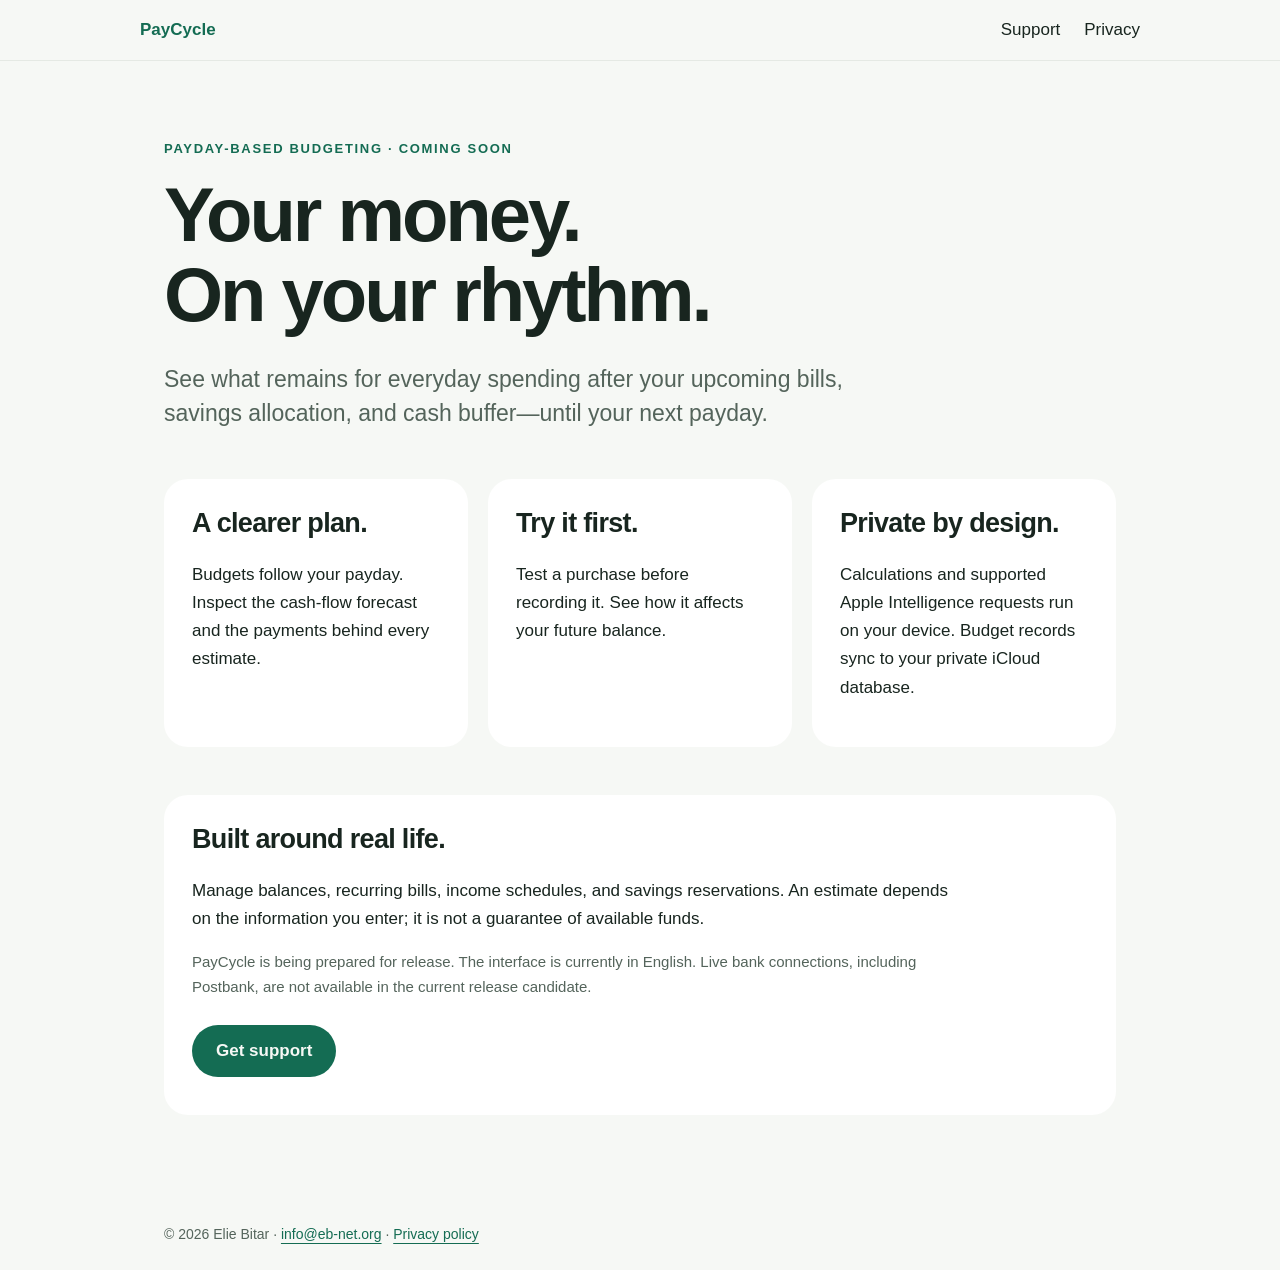
==== index.html @ 532122d8 "Publish PayCycle support and privacy website" ====
<!doctype html><html lang="en"><meta charset="utf-8"><meta name="viewport" content="width=device-width,initial-scale=1"><meta name="description" content="PayCycle helps you plan spending between paydays with on-device calculations and private iCloud storage."><title>PayCycle — Your money, on your rhythm</title><link rel="stylesheet" href="site.css"><nav><a class="brand" href="index.html">PayCycle</a><div><a href="support.html">Support</a><a href="privacy.html">Privacy</a></div></nav><main><p class="eyebrow">Payday-based budgeting · Coming soon</p><h1>Your money.<br>On your rhythm.</h1><p class="lead">See what remains for everyday spending after your upcoming bills, savings allocation, and cash buffer—until your next payday.</p><div class="grid"><article class="card"><h2>A clearer plan.</h2><p>Budgets follow your payday. Inspect the cash-flow forecast and the payments behind every estimate.</p></article><article class="card"><h2>Try it first.</h2><p>Test a purchase before recording it. See how it affects your future balance.</p></article><article class="card"><h2>Private by design.</h2><p>Calculations and supported Apple Intelligence requests run on your device. Budget records sync to your private iCloud database.</p></article></div><section><h2>Built around real life.</h2><p>Manage balances, recurring bills, income schedules, and savings reservations. An estimate depends on the information you enter; it is not a guarantee of available funds.</p><p class="note">PayCycle is being prepared for release. The interface is currently in English. Live bank connections, including Postbank, are not available in the current release candidate.</p><a class="button" href="support.html">Get support</a></section></main><footer>© 2026 Elie Bitar · <a href="mailto:info@eb-net.org">info@eb-net.org</a> · <a href="privacy.html">Privacy policy</a></footer></html>
---- site.css ----
:root{color-scheme:light dark;--bg:#f6f8f5;--card:#fff;--ink:#18251f;--muted:#54645b;--accent:#146c53}*{box-sizing:border-box}body{margin:0;background:var(--bg);color:var(--ink);font:17px/1.65 -apple-system,BlinkMacSystemFont,"Segoe UI",sans-serif}nav{position:sticky;top:0;display:flex;justify-content:space-between;gap:20px;padding:16px max(20px,calc((100vw - 1000px)/2));backdrop-filter:blur(20px);background:color-mix(in srgb,var(--bg) 85%,transparent);border-bottom:1px solid #80908625}nav a{text-decoration:none;color:var(--ink)}nav div{display:flex;gap:24px}.brand{font-weight:750;color:var(--accent)}main{max-width:1000px;margin:auto;padding:64px 24px}h1{font-size:clamp(40px,7vw,76px);line-height:1.04;letter-spacing:-.04em;max-width:850px;margin:16px 0 28px}h2{font-size:27px;line-height:1.2;letter-spacing:-.025em;margin-top:0}p{max-width:760px}.lead{font-size:23px;line-height:1.5;color:var(--muted)}.eyebrow{font-size:13px;font-weight:700;letter-spacing:.13em;text-transform:uppercase;color:var(--accent)}.grid{display:grid;grid-template-columns:repeat(auto-fit,minmax(250px,1fr));gap:20px;margin:48px 0}section,.card{background:var(--card);border-radius:24px;padding:28px;margin:20px 0}.grid .card{margin:0}a{color:var(--accent);text-underline-offset:4px}.button{display:inline-block;background:var(--accent);color:var(--bg);padding:12px 24px;border-radius:999px;text-decoration:none;font-weight:650;margin:10px 0}details{padding:20px 0;border-bottom:1px solid #80908630}summary{cursor:pointer;font-weight:650;min-height:44px}footer{max-width:1000px;margin:auto;padding:24px;color:var(--muted);font-size:14px}.note{color:var(--muted);font-size:15px}li{margin:8px 0}@media(prefers-color-scheme:dark){:root{--bg:#0e1712;--card:#1b2720;--ink:#ecf5ee;--muted:#b6c8bc;--accent:#85ddaf}}@media(max-width:560px){nav{flex-direction:column;gap:4px}main{padding-top:40px}section{padding:22px}}
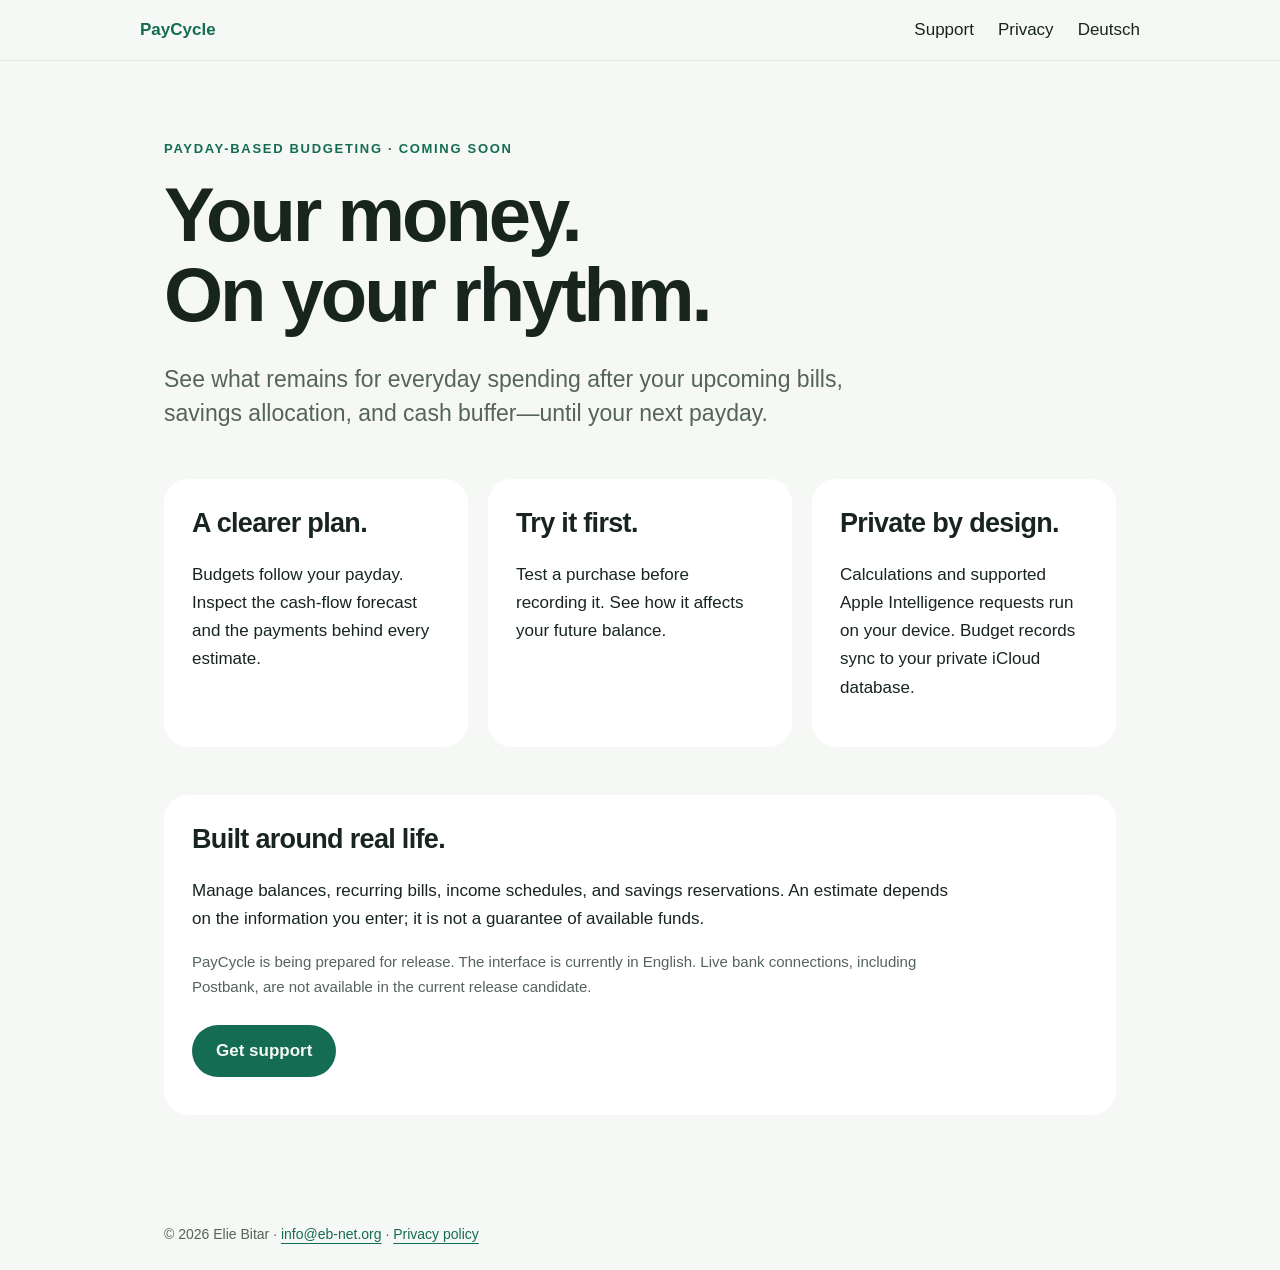
==== commit 9efd3d26: "Add German privacy and support pages" ====
--- a/index.html
+++ b/index.html
@@ -1 +1 @@
-<!doctype html><html lang="en"><meta charset="utf-8"><meta name="viewport" content="width=device-width,initial-scale=1"><meta name="description" content="PayCycle helps you plan spending between paydays with on-device calculations and private iCloud storage."><title>PayCycle — Your money, on your rhythm</title><link rel="stylesheet" href="site.css"><nav><a class="brand" href="index.html">PayCycle</a><div><a href="support.html">Support</a><a href="privacy.html">Privacy</a></div></nav><main><p class="eyebrow">Payday-based budgeting · Coming soon</p><h1>Your money.<br>On your rhythm.</h1><p class="lead">See what remains for everyday spending after your upcoming bills, savings allocation, and cash buffer—until your next payday.</p><div class="grid"><article class="card"><h2>A clearer plan.</h2><p>Budgets follow your payday. Inspect the cash-flow forecast and the payments behind every estimate.</p></article><article class="card"><h2>Try it first.</h2><p>Test a purchase before recording it. See how it affects your future balance.</p></article><article class="card"><h2>Private by design.</h2><p>Calculations and supported Apple Intelligence requests run on your device. Budget records sync to your private iCloud database.</p></article></div><section><h2>Built around real life.</h2><p>Manage balances, recurring bills, income schedules, and savings reservations. An estimate depends on the information you enter; it is not a guarantee of available funds.</p><p class="note">PayCycle is being prepared for release. The interface is currently in English. Live bank connections, including Postbank, are not available in the current release candidate.</p><a class="button" href="support.html">Get support</a></section></main><footer>© 2026 Elie Bitar · <a href="mailto:info@eb-net.org">info@eb-net.org</a> · <a href="privacy.html">Privacy policy</a></footer></html>
+<!doctype html><html lang="en"><meta charset="utf-8"><meta name="viewport" content="width=device-width,initial-scale=1"><meta name="description" content="PayCycle helps you plan spending between paydays with on-device calculations and private iCloud storage."><title>PayCycle — Your money, on your rhythm</title><link rel="stylesheet" href="site.css"><nav><a class="brand" href="index.html">PayCycle</a><div><a href="support.html">Support</a><a href="privacy.html">Privacy</a><a href="index-de.html" lang="de">Deutsch</a></div></nav><main><p class="eyebrow">Payday-based budgeting · Coming soon</p><h1>Your money.<br>On your rhythm.</h1><p class="lead">See what remains for everyday spending after your upcoming bills, savings allocation, and cash buffer—until your next payday.</p><div class="grid"><article class="card"><h2>A clearer plan.</h2><p>Budgets follow your payday. Inspect the cash-flow forecast and the payments behind every estimate.</p></article><article class="card"><h2>Try it first.</h2><p>Test a purchase before recording it. See how it affects your future balance.</p></article><article class="card"><h2>Private by design.</h2><p>Calculations and supported Apple Intelligence requests run on your device. Budget records sync to your private iCloud database.</p></article></div><section><h2>Built around real life.</h2><p>Manage balances, recurring bills, income schedules, and savings reservations. An estimate depends on the information you enter; it is not a guarantee of available funds.</p><p class="note">PayCycle is being prepared for release. The interface is currently in English. Live bank connections, including Postbank, are not available in the current release candidate.</p><a class="button" href="support.html">Get support</a></section></main><footer>© 2026 Elie Bitar · <a href="mailto:info@eb-net.org">info@eb-net.org</a> · <a href="privacy.html">Privacy policy</a></footer></html>
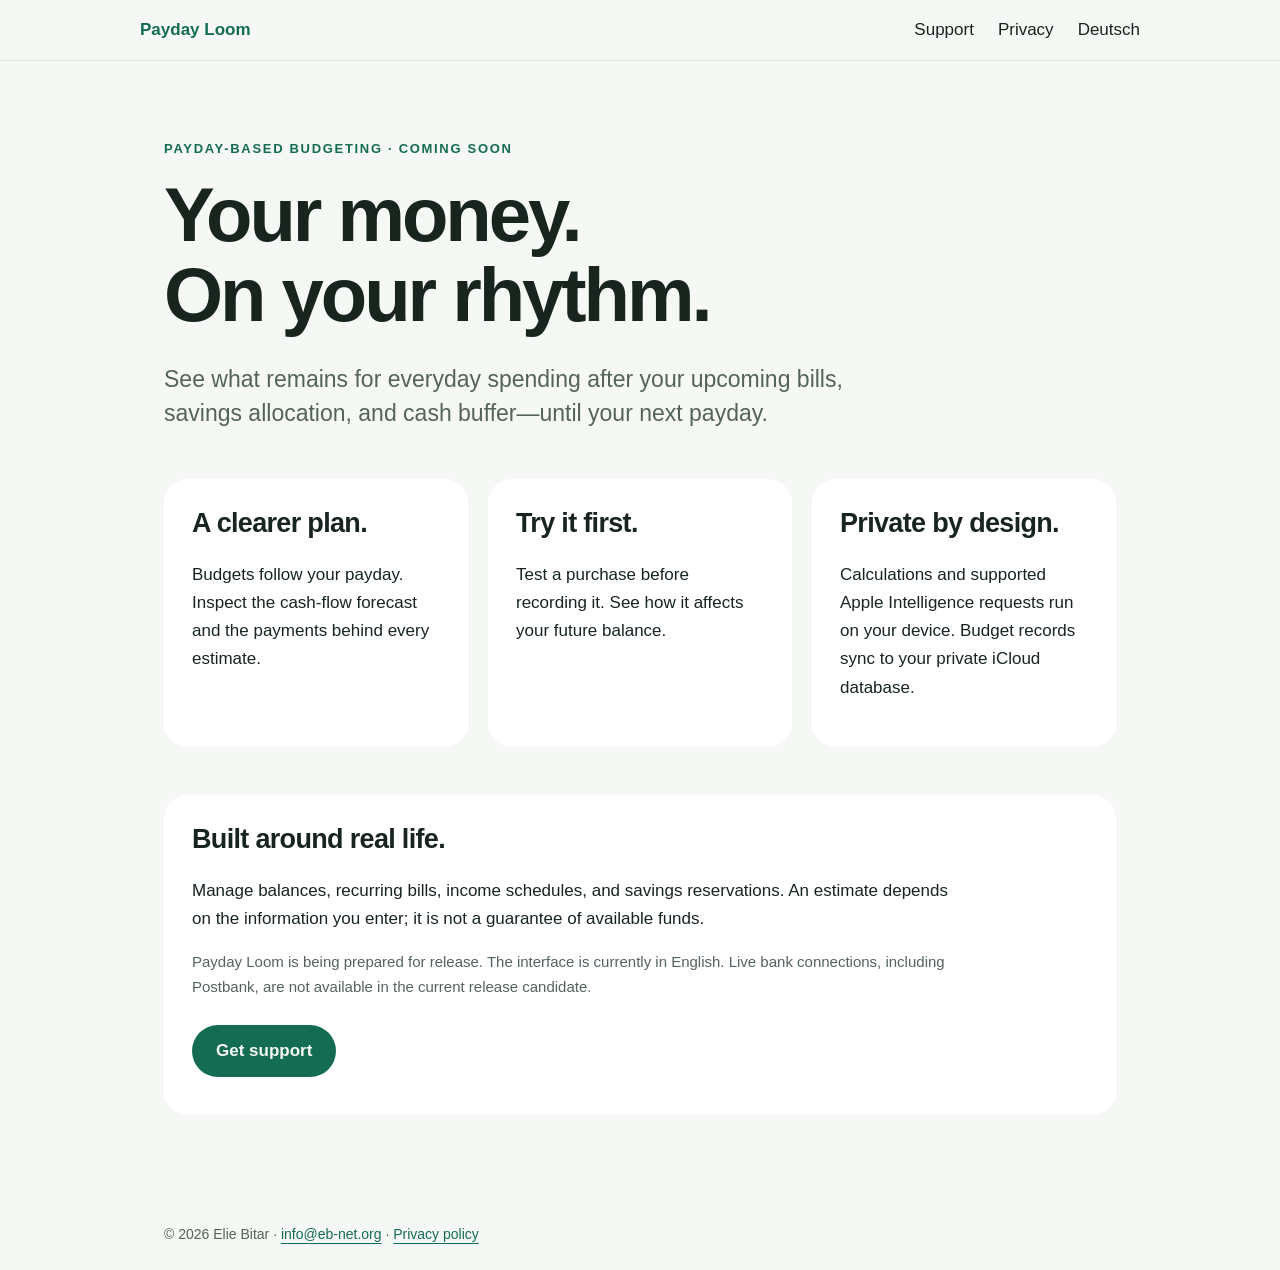
==== commit a02c0df3: "Rename product website to Payday Loom" ====
--- a/index.html
+++ b/index.html
@@ -1 +1 @@
-<!doctype html><html lang="en"><meta charset="utf-8"><meta name="viewport" content="width=device-width,initial-scale=1"><meta name="description" content="PayCycle helps you plan spending between paydays with on-device calculations and private iCloud storage."><title>PayCycle — Your money, on your rhythm</title><link rel="stylesheet" href="site.css"><nav><a class="brand" href="index.html">PayCycle</a><div><a href="support.html">Support</a><a href="privacy.html">Privacy</a><a href="index-de.html" lang="de">Deutsch</a></div></nav><main><p class="eyebrow">Payday-based budgeting · Coming soon</p><h1>Your money.<br>On your rhythm.</h1><p class="lead">See what remains for everyday spending after your upcoming bills, savings allocation, and cash buffer—until your next payday.</p><div class="grid"><article class="card"><h2>A clearer plan.</h2><p>Budgets follow your payday. Inspect the cash-flow forecast and the payments behind every estimate.</p></article><article class="card"><h2>Try it first.</h2><p>Test a purchase before recording it. See how it affects your future balance.</p></article><article class="card"><h2>Private by design.</h2><p>Calculations and supported Apple Intelligence requests run on your device. Budget records sync to your private iCloud database.</p></article></div><section><h2>Built around real life.</h2><p>Manage balances, recurring bills, income schedules, and savings reservations. An estimate depends on the information you enter; it is not a guarantee of available funds.</p><p class="note">PayCycle is being prepared for release. The interface is currently in English. Live bank connections, including Postbank, are not available in the current release candidate.</p><a class="button" href="support.html">Get support</a></section></main><footer>© 2026 Elie Bitar · <a href="mailto:info@eb-net.org">info@eb-net.org</a> · <a href="privacy.html">Privacy policy</a></footer></html>
+<!doctype html><html lang="en"><meta charset="utf-8"><meta name="viewport" content="width=device-width,initial-scale=1"><meta name="description" content="Payday Loom helps you plan spending between paydays with on-device calculations and private iCloud storage."><title>Payday Loom — Your money, on your rhythm</title><link rel="stylesheet" href="site.css"><nav><a class="brand" href="index.html">Payday Loom</a><div><a href="support.html">Support</a><a href="privacy.html">Privacy</a><a href="index-de.html" lang="de">Deutsch</a></div></nav><main><p class="eyebrow">Payday-based budgeting · Coming soon</p><h1>Your money.<br>On your rhythm.</h1><p class="lead">See what remains for everyday spending after your upcoming bills, savings allocation, and cash buffer—until your next payday.</p><div class="grid"><article class="card"><h2>A clearer plan.</h2><p>Budgets follow your payday. Inspect the cash-flow forecast and the payments behind every estimate.</p></article><article class="card"><h2>Try it first.</h2><p>Test a purchase before recording it. See how it affects your future balance.</p></article><article class="card"><h2>Private by design.</h2><p>Calculations and supported Apple Intelligence requests run on your device. Budget records sync to your private iCloud database.</p></article></div><section><h2>Built around real life.</h2><p>Manage balances, recurring bills, income schedules, and savings reservations. An estimate depends on the information you enter; it is not a guarantee of available funds.</p><p class="note">Payday Loom is being prepared for release. The interface is currently in English. Live bank connections, including Postbank, are not available in the current release candidate.</p><a class="button" href="support.html">Get support</a></section></main><footer>© 2026 Elie Bitar · <a href="mailto:info@eb-net.org">info@eb-net.org</a> · <a href="privacy.html">Privacy policy</a></footer></html>
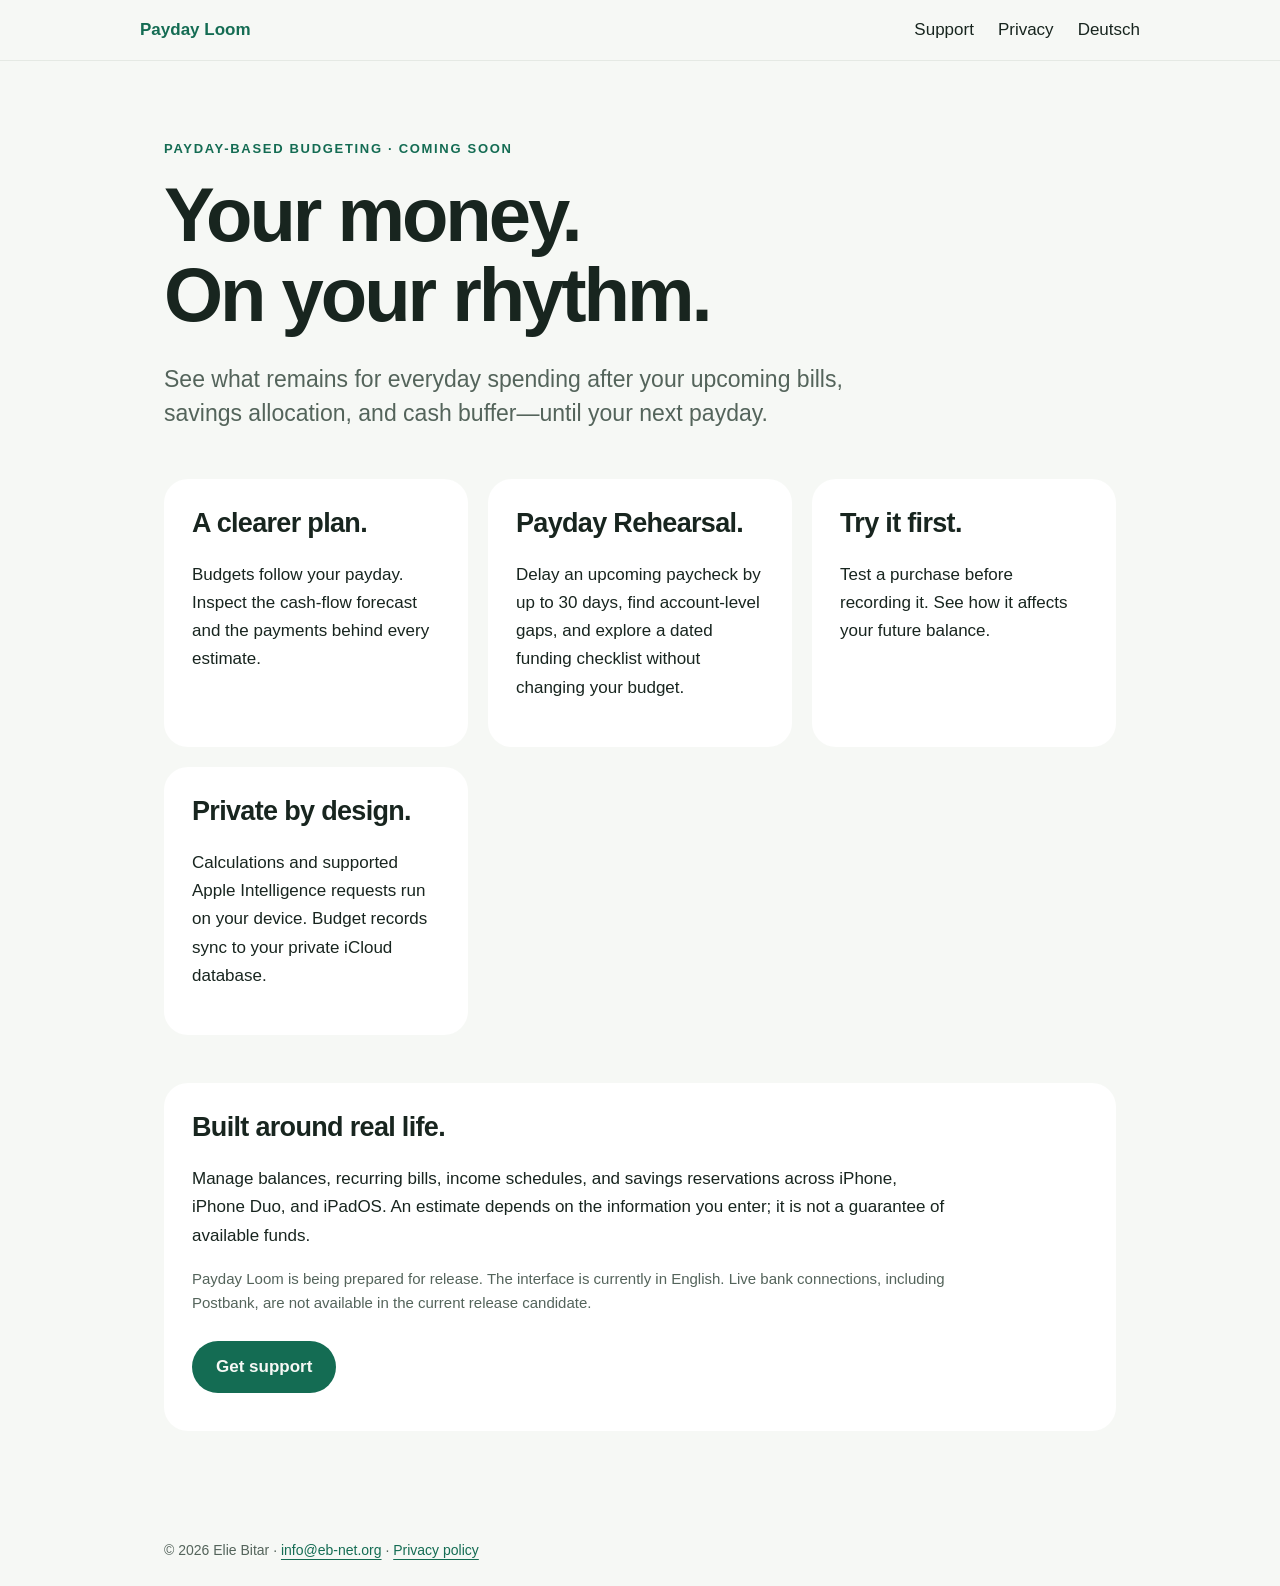
==== commit 73822653: "Document Payday Rehearsal and adaptive iPhone Duo/iPadOS support" ====
--- a/index.html
+++ b/index.html
@@ -1 +1 @@
-<!doctype html><html lang="en"><meta charset="utf-8"><meta name="viewport" content="width=device-width,initial-scale=1"><meta name="description" content="Payday Loom helps you plan spending between paydays with on-device calculations and private iCloud storage."><title>Payday Loom — Your money, on your rhythm</title><link rel="stylesheet" href="site.css"><nav><a class="brand" href="index.html">Payday Loom</a><div><a href="support.html">Support</a><a href="privacy.html">Privacy</a><a href="index-de.html" lang="de">Deutsch</a></div></nav><main><p class="eyebrow">Payday-based budgeting · Coming soon</p><h1>Your money.<br>On your rhythm.</h1><p class="lead">See what remains for everyday spending after your upcoming bills, savings allocation, and cash buffer—until your next payday.</p><div class="grid"><article class="card"><h2>A clearer plan.</h2><p>Budgets follow your payday. Inspect the cash-flow forecast and the payments behind every estimate.</p></article><article class="card"><h2>Try it first.</h2><p>Test a purchase before recording it. See how it affects your future balance.</p></article><article class="card"><h2>Private by design.</h2><p>Calculations and supported Apple Intelligence requests run on your device. Budget records sync to your private iCloud database.</p></article></div><section><h2>Built around real life.</h2><p>Manage balances, recurring bills, income schedules, and savings reservations. An estimate depends on the information you enter; it is not a guarantee of available funds.</p><p class="note">Payday Loom is being prepared for release. The interface is currently in English. Live bank connections, including Postbank, are not available in the current release candidate.</p><a class="button" href="support.html">Get support</a></section></main><footer>© 2026 Elie Bitar · <a href="mailto:info@eb-net.org">info@eb-net.org</a> · <a href="privacy.html">Privacy policy</a></footer></html>
+<!doctype html><html lang="en"><meta charset="utf-8"><meta name="viewport" content="width=device-width,initial-scale=1"><meta name="description" content="Payday Loom helps you plan spending between paydays with on-device calculations and private iCloud storage."><title>Payday Loom — Your money, on your rhythm</title><link rel="stylesheet" href="site.css"><nav><a class="brand" href="index.html">Payday Loom</a><div><a href="support.html">Support</a><a href="privacy.html">Privacy</a><a href="index-de.html" lang="de">Deutsch</a></div></nav><main><p class="eyebrow">Payday-based budgeting · Coming soon</p><h1>Your money.<br>On your rhythm.</h1><p class="lead">See what remains for everyday spending after your upcoming bills, savings allocation, and cash buffer—until your next payday.</p><div class="grid"><article class="card"><h2>A clearer plan.</h2><p>Budgets follow your payday. Inspect the cash-flow forecast and the payments behind every estimate.</p></article><article class="card"><h2>Payday Rehearsal.</h2><p>Delay an upcoming paycheck by up to 30 days, find account-level gaps, and explore a dated funding checklist without changing your budget.</p></article><article class="card"><h2>Try it first.</h2><p>Test a purchase before recording it. See how it affects your future balance.</p></article><article class="card"><h2>Private by design.</h2><p>Calculations and supported Apple Intelligence requests run on your device. Budget records sync to your private iCloud database.</p></article></div><section><h2>Built around real life.</h2><p>Manage balances, recurring bills, income schedules, and savings reservations across iPhone, iPhone Duo, and iPadOS. An estimate depends on the information you enter; it is not a guarantee of available funds.</p><p class="note">Payday Loom is being prepared for release. The interface is currently in English. Live bank connections, including Postbank, are not available in the current release candidate.</p><a class="button" href="support.html">Get support</a></section></main><footer>© 2026 Elie Bitar · <a href="mailto:info@eb-net.org">info@eb-net.org</a> · <a href="privacy.html">Privacy policy</a></footer></html>
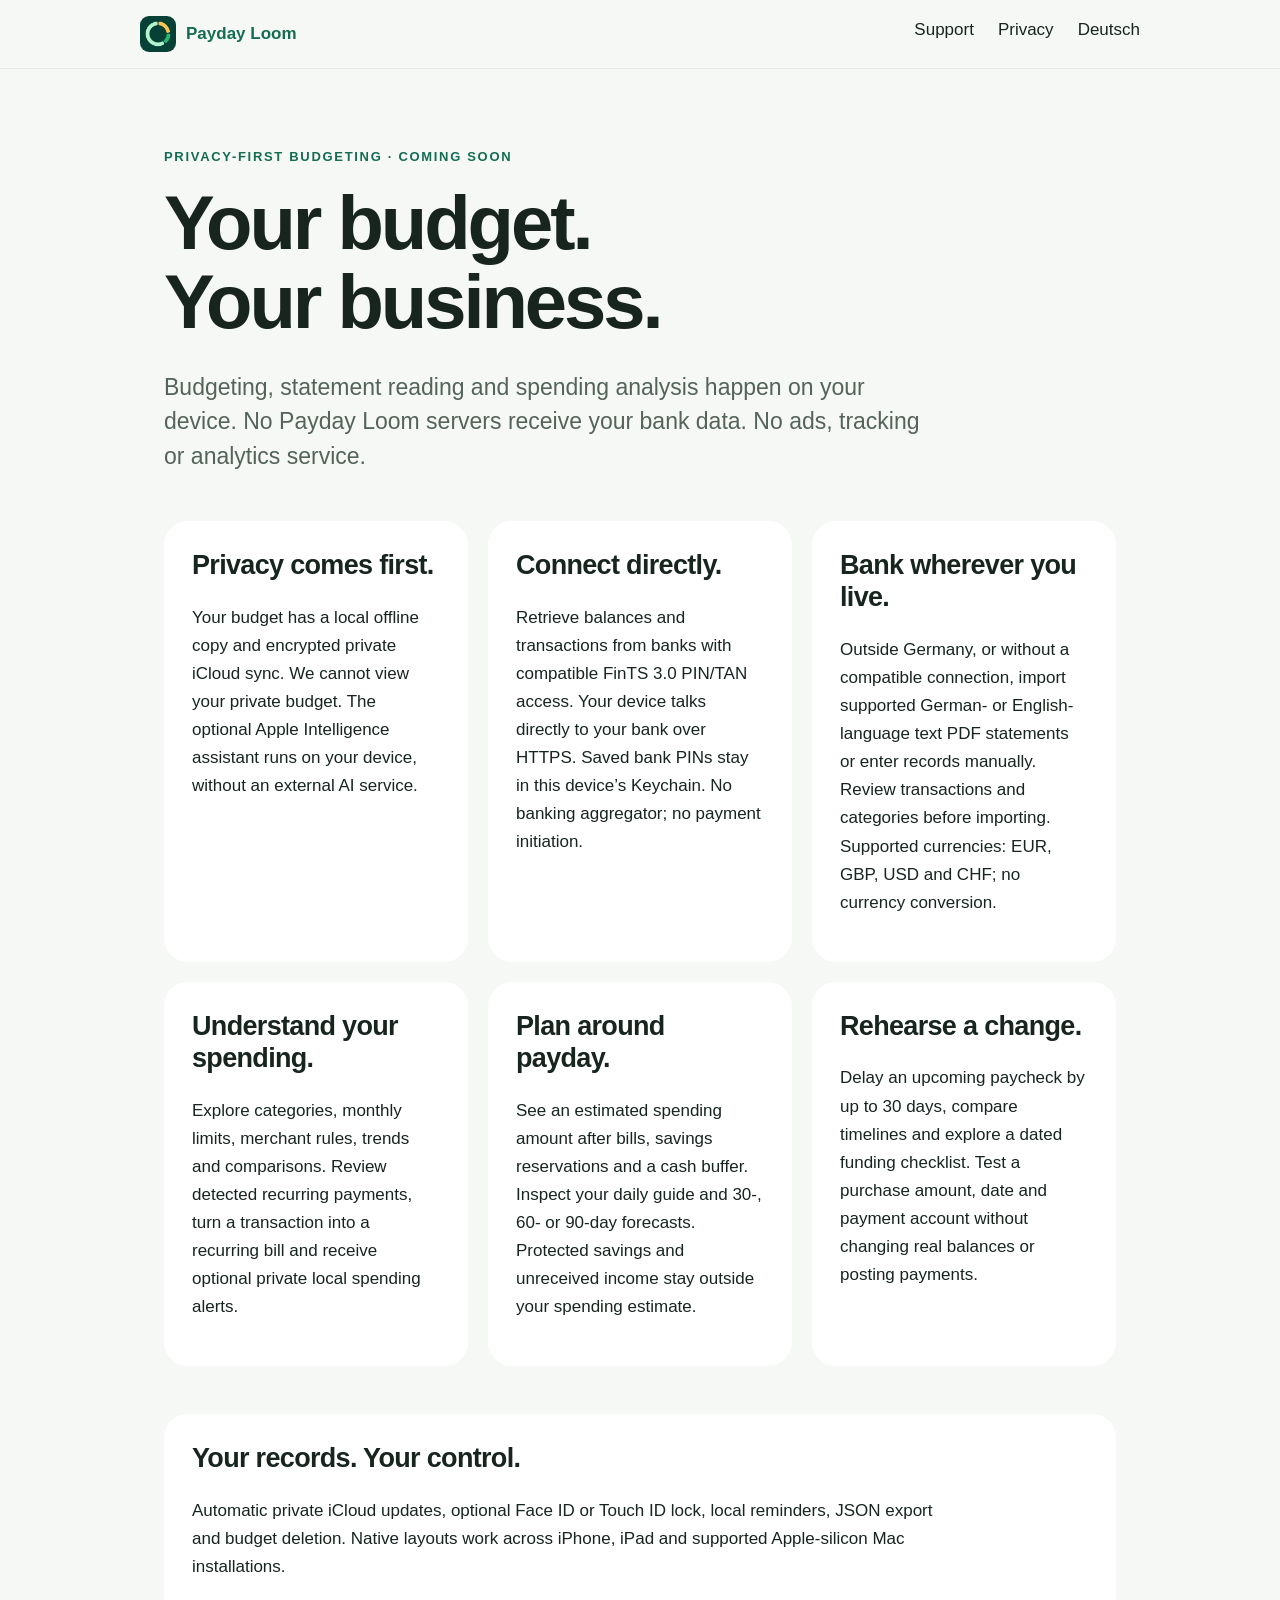
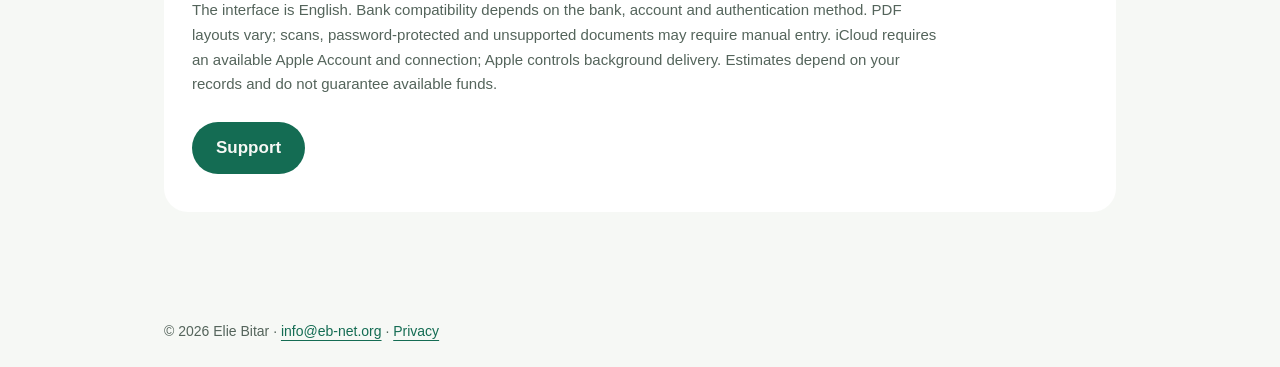
==== commit 8108e147: "Lead PayDay website with privacy and explain FinTS, imports and budgeting" ====
--- a/index.html
+++ b/index.html
@@ -1 +1 @@
-<!doctype html><html lang="en"><meta charset="utf-8"><meta name="viewport" content="width=device-width,initial-scale=1"><meta name="description" content="Payday Loom helps you plan spending between paydays with on-device calculations and private iCloud storage."><title>Payday Loom — Your money, on your rhythm</title><link rel="stylesheet" href="site.css"><nav><a class="brand" href="index.html">Payday Loom</a><div><a href="support.html">Support</a><a href="privacy.html">Privacy</a><a href="index-de.html" lang="de">Deutsch</a></div></nav><main><p class="eyebrow">Payday-based budgeting · Coming soon</p><h1>Your money.<br>On your rhythm.</h1><p class="lead">See what remains for everyday spending after your upcoming bills, savings allocation, and cash buffer—until your next payday.</p><div class="grid"><article class="card"><h2>A clearer plan.</h2><p>Budgets follow your payday. Inspect the cash-flow forecast and the payments behind every estimate.</p></article><article class="card"><h2>Payday Rehearsal.</h2><p>Delay an upcoming paycheck by up to 30 days, find account-level gaps, and explore a dated funding checklist without changing your budget.</p></article><article class="card"><h2>Try it first.</h2><p>Test a purchase before recording it. See how it affects your future balance.</p></article><article class="card"><h2>Private by design.</h2><p>Calculations and supported Apple Intelligence requests run on your device. Budget records sync to your private iCloud database.</p></article></div><section><h2>Built around real life.</h2><p>Manage balances, recurring bills, income schedules, and savings reservations across iPhone, iPhone Duo, and iPadOS. An estimate depends on the information you enter; it is not a guarantee of available funds.</p><p class="note">Payday Loom is being prepared for release. The interface is currently in English. Live bank connections, including Postbank, are not available in the current release candidate.</p><a class="button" href="support.html">Get support</a></section></main><footer>© 2026 Elie Bitar · <a href="mailto:info@eb-net.org">info@eb-net.org</a> · <a href="privacy.html">Privacy policy</a></footer></html>
+<!doctype html><html lang="en"><meta charset="utf-8"><meta name="viewport" content="width=device-width,initial-scale=1"><meta name="description" content="Payday Loom — private on-device budgeting, direct FinTS banks, statement import and manual records."><title>Payday Loom — Your budget stays yours</title><link rel="icon" href="app-icon.png"><link rel="stylesheet" href="site.css"><nav><a class="brand" href="index.html"><img src="app-icon.png" width="36" height="36" alt="">Payday Loom</a><div><a href="support.html">Support</a><a href="privacy.html">Privacy</a><a href="index-de.html">Deutsch</a></div></nav><main><p class="eyebrow">Privacy-first budgeting · Coming soon</p><h1>Your budget.<br>Your business.</h1><p class="lead">Budgeting, statement reading and spending analysis happen on your device. No Payday Loom servers receive your bank data. No ads, tracking or analytics service.</p><div class="grid"><article class="card"><h2>Privacy comes first.</h2><p>Your budget has a local offline copy and encrypted private iCloud sync. We cannot view your private budget. The optional Apple Intelligence assistant runs on your device, without an external AI service.</p></article><article class="card"><h2>Connect directly.</h2><p>Retrieve balances and transactions from banks with compatible FinTS 3.0 PIN/TAN access. Your device talks directly to your bank over HTTPS. Saved bank PINs stay in this device’s Keychain. No banking aggregator; no payment initiation.</p></article><article class="card"><h2>Bank wherever you live.</h2><p>Outside Germany, or without a compatible connection, import supported German- or English-language text PDF statements or enter records manually. Review transactions and categories before importing. Supported currencies: EUR, GBP, USD and CHF; no currency conversion.</p></article><article class="card"><h2>Understand your spending.</h2><p>Explore categories, monthly limits, merchant rules, trends and comparisons. Review detected recurring payments, turn a transaction into a recurring bill and receive optional private local spending alerts.</p></article><article class="card"><h2>Plan around payday.</h2><p>See an estimated spending amount after bills, savings reservations and a cash buffer. Inspect your daily guide and 30-, 60- or 90-day forecasts. Protected savings and unreceived income stay outside your spending estimate.</p></article><article class="card"><h2>Rehearse a change.</h2><p>Delay an upcoming paycheck by up to 30 days, compare timelines and explore a dated funding checklist. Test a purchase amount, date and payment account without changing real balances or posting payments.</p></article></div><section><h2>Your records. Your control.</h2><p>Automatic private iCloud updates, optional Face ID or Touch ID lock, local reminders, JSON export and budget deletion. Native layouts work across iPhone, iPad and supported Apple-silicon Mac installations.</p><p class="note">The interface is English. Bank compatibility depends on the bank, account and authentication method. PDF layouts vary; scans, password-protected and unsupported documents may require manual entry. iCloud requires an available Apple Account and connection; Apple controls background delivery. Estimates depend on your records and do not guarantee available funds.</p><a class="button" href="support.html">Support</a></section></main><footer>© 2026 Elie Bitar · <a href="mailto:info@eb-net.org">info@eb-net.org</a> · <a href="privacy.html">Privacy</a></footer></html>
--- a/site.css
+++ b/site.css
@@ -1 +1,3 @@
 :root{color-scheme:light dark;--bg:#f6f8f5;--card:#fff;--ink:#18251f;--muted:#54645b;--accent:#146c53}*{box-sizing:border-box}body{margin:0;background:var(--bg);color:var(--ink);font:17px/1.65 -apple-system,BlinkMacSystemFont,"Segoe UI",sans-serif}nav{position:sticky;top:0;display:flex;justify-content:space-between;gap:20px;padding:16px max(20px,calc((100vw - 1000px)/2));backdrop-filter:blur(20px);background:color-mix(in srgb,var(--bg) 85%,transparent);border-bottom:1px solid #80908625}nav a{text-decoration:none;color:var(--ink)}nav div{display:flex;gap:24px}.brand{font-weight:750;color:var(--accent)}main{max-width:1000px;margin:auto;padding:64px 24px}h1{font-size:clamp(40px,7vw,76px);line-height:1.04;letter-spacing:-.04em;max-width:850px;margin:16px 0 28px}h2{font-size:27px;line-height:1.2;letter-spacing:-.025em;margin-top:0}p{max-width:760px}.lead{font-size:23px;line-height:1.5;color:var(--muted)}.eyebrow{font-size:13px;font-weight:700;letter-spacing:.13em;text-transform:uppercase;color:var(--accent)}.grid{display:grid;grid-template-columns:repeat(auto-fit,minmax(250px,1fr));gap:20px;margin:48px 0}section,.card{background:var(--card);border-radius:24px;padding:28px;margin:20px 0}.grid .card{margin:0}a{color:var(--accent);text-underline-offset:4px}.button{display:inline-block;background:var(--accent);color:var(--bg);padding:12px 24px;border-radius:999px;text-decoration:none;font-weight:650;margin:10px 0}details{padding:20px 0;border-bottom:1px solid #80908630}summary{cursor:pointer;font-weight:650;min-height:44px}footer{max-width:1000px;margin:auto;padding:24px;color:var(--muted);font-size:14px}.note{color:var(--muted);font-size:15px}li{margin:8px 0}@media(prefers-color-scheme:dark){:root{--bg:#0e1712;--card:#1b2720;--ink:#ecf5ee;--muted:#b6c8bc;--accent:#85ddaf}}@media(max-width:560px){nav{flex-direction:column;gap:4px}main{padding-top:40px}section{padding:22px}}
+
+.brand{display:inline-flex;align-items:center;gap:10px}.brand img{border-radius:9px;flex-shrink:0}
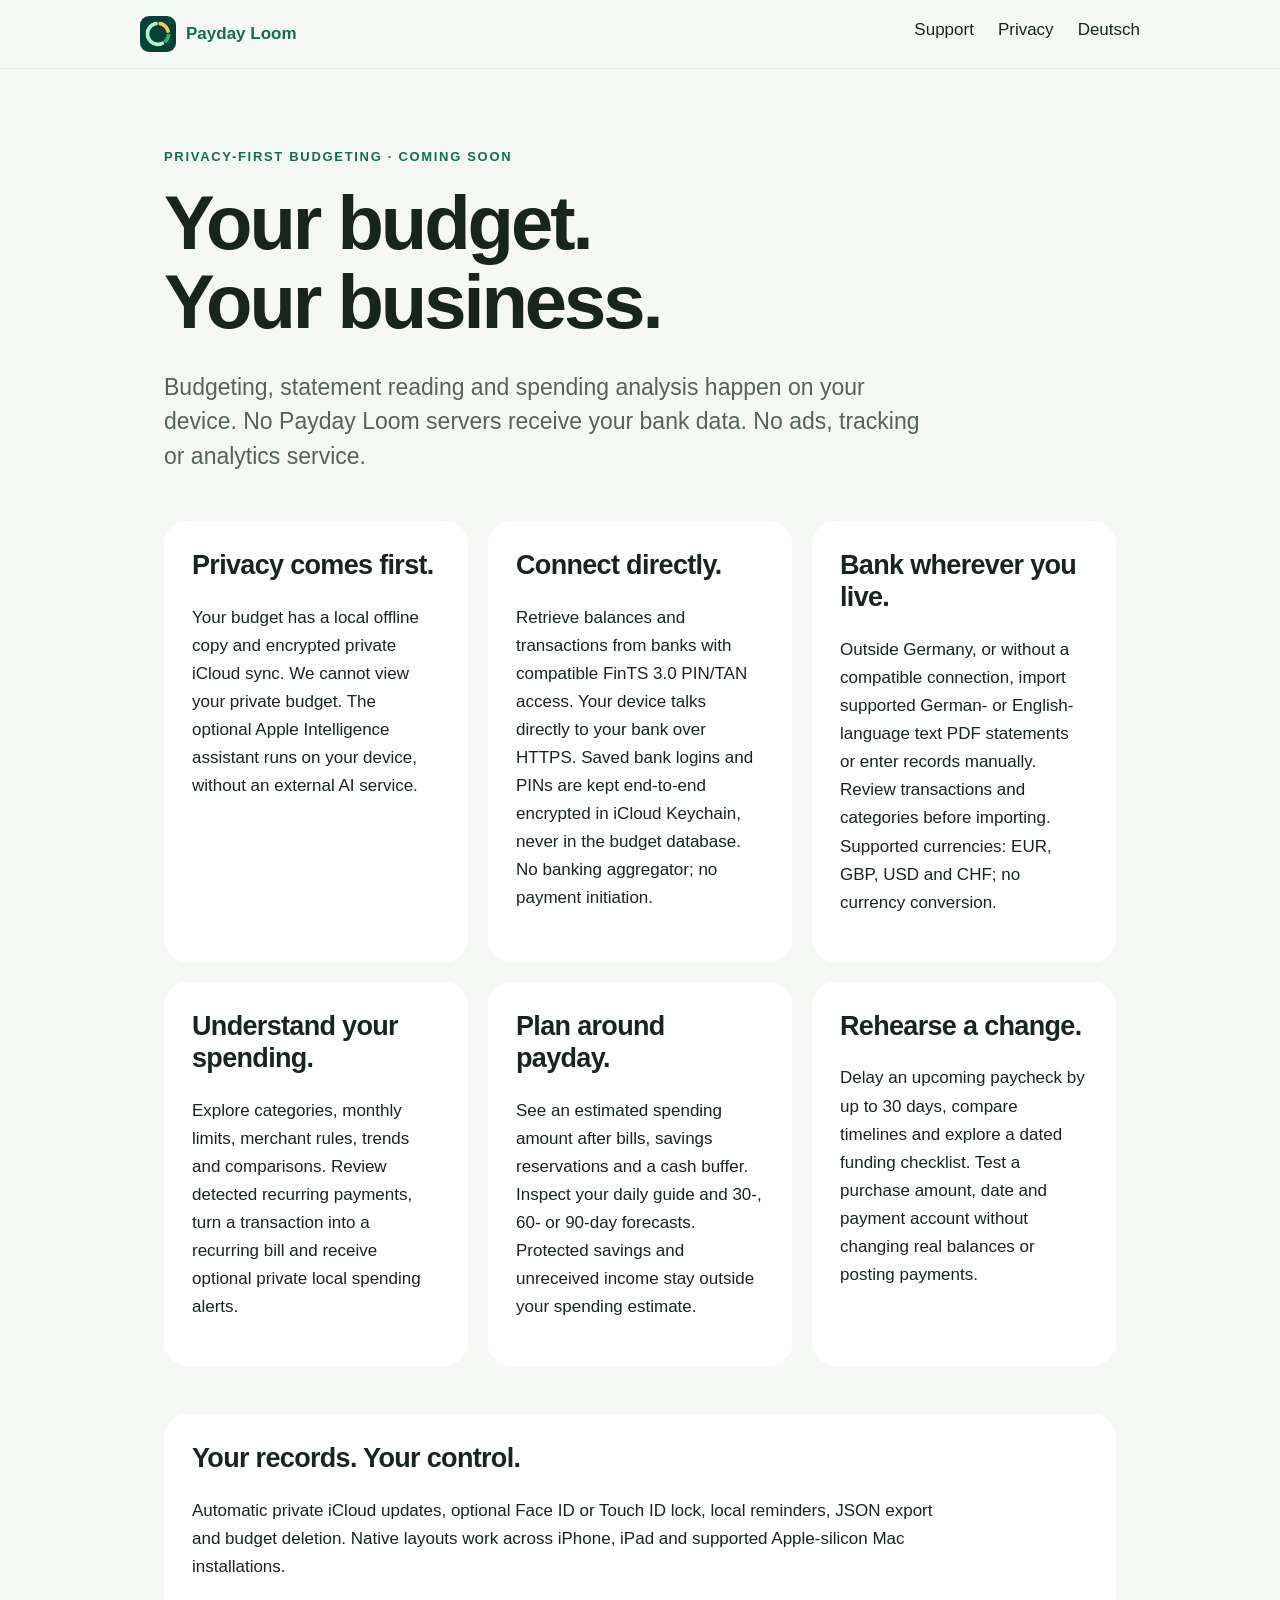
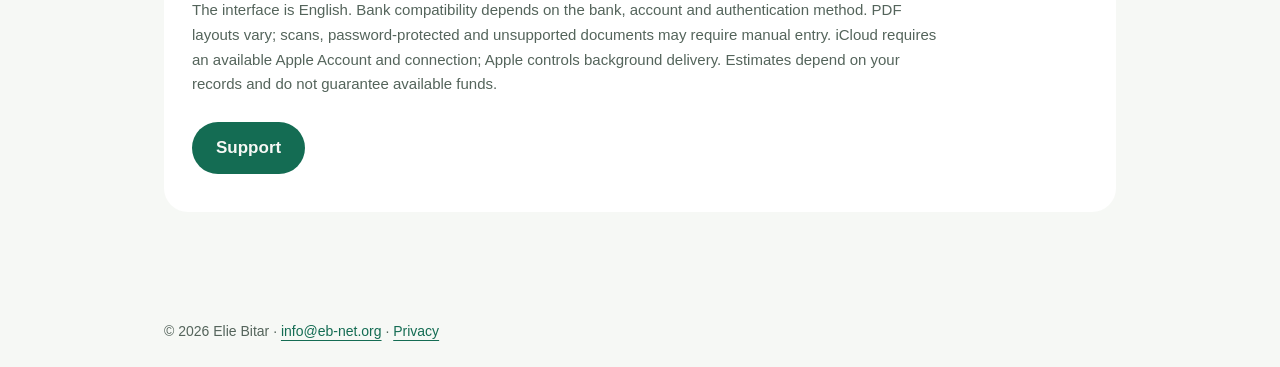
==== commit b67f5433: "Describe iCloud Keychain bank logins, synced settings and manual sync Co-Authored-By: Claude Opus 5." ====
--- a/index.html
+++ b/index.html
@@ -1 +1 @@
-<!doctype html><html lang="en"><meta charset="utf-8"><meta name="viewport" content="width=device-width,initial-scale=1"><meta name="description" content="Payday Loom — private on-device budgeting, direct FinTS banks, statement import and manual records."><title>Payday Loom — Your budget stays yours</title><link rel="icon" href="app-icon.png"><link rel="stylesheet" href="site.css"><nav><a class="brand" href="index.html"><img src="app-icon.png" width="36" height="36" alt="">Payday Loom</a><div><a href="support.html">Support</a><a href="privacy.html">Privacy</a><a href="index-de.html">Deutsch</a></div></nav><main><p class="eyebrow">Privacy-first budgeting · Coming soon</p><h1>Your budget.<br>Your business.</h1><p class="lead">Budgeting, statement reading and spending analysis happen on your device. No Payday Loom servers receive your bank data. No ads, tracking or analytics service.</p><div class="grid"><article class="card"><h2>Privacy comes first.</h2><p>Your budget has a local offline copy and encrypted private iCloud sync. We cannot view your private budget. The optional Apple Intelligence assistant runs on your device, without an external AI service.</p></article><article class="card"><h2>Connect directly.</h2><p>Retrieve balances and transactions from banks with compatible FinTS 3.0 PIN/TAN access. Your device talks directly to your bank over HTTPS. Saved bank PINs stay in this device’s Keychain. No banking aggregator; no payment initiation.</p></article><article class="card"><h2>Bank wherever you live.</h2><p>Outside Germany, or without a compatible connection, import supported German- or English-language text PDF statements or enter records manually. Review transactions and categories before importing. Supported currencies: EUR, GBP, USD and CHF; no currency conversion.</p></article><article class="card"><h2>Understand your spending.</h2><p>Explore categories, monthly limits, merchant rules, trends and comparisons. Review detected recurring payments, turn a transaction into a recurring bill and receive optional private local spending alerts.</p></article><article class="card"><h2>Plan around payday.</h2><p>See an estimated spending amount after bills, savings reservations and a cash buffer. Inspect your daily guide and 30-, 60- or 90-day forecasts. Protected savings and unreceived income stay outside your spending estimate.</p></article><article class="card"><h2>Rehearse a change.</h2><p>Delay an upcoming paycheck by up to 30 days, compare timelines and explore a dated funding checklist. Test a purchase amount, date and payment account without changing real balances or posting payments.</p></article></div><section><h2>Your records. Your control.</h2><p>Automatic private iCloud updates, optional Face ID or Touch ID lock, local reminders, JSON export and budget deletion. Native layouts work across iPhone, iPad and supported Apple-silicon Mac installations.</p><p class="note">The interface is English. Bank compatibility depends on the bank, account and authentication method. PDF layouts vary; scans, password-protected and unsupported documents may require manual entry. iCloud requires an available Apple Account and connection; Apple controls background delivery. Estimates depend on your records and do not guarantee available funds.</p><a class="button" href="support.html">Support</a></section></main><footer>© 2026 Elie Bitar · <a href="mailto:info@eb-net.org">info@eb-net.org</a> · <a href="privacy.html">Privacy</a></footer></html>
+<!doctype html><html lang="en"><meta charset="utf-8"><meta name="viewport" content="width=device-width,initial-scale=1"><meta name="description" content="Payday Loom — private on-device budgeting, direct FinTS banks, statement import and manual records."><title>Payday Loom — Your budget stays yours</title><link rel="icon" href="app-icon.png"><link rel="stylesheet" href="site.css"><nav><a class="brand" href="index.html"><img src="app-icon.png" width="36" height="36" alt="">Payday Loom</a><div><a href="support.html">Support</a><a href="privacy.html">Privacy</a><a href="index-de.html">Deutsch</a></div></nav><main><p class="eyebrow">Privacy-first budgeting · Coming soon</p><h1>Your budget.<br>Your business.</h1><p class="lead">Budgeting, statement reading and spending analysis happen on your device. No Payday Loom servers receive your bank data. No ads, tracking or analytics service.</p><div class="grid"><article class="card"><h2>Privacy comes first.</h2><p>Your budget has a local offline copy and encrypted private iCloud sync. We cannot view your private budget. The optional Apple Intelligence assistant runs on your device, without an external AI service.</p></article><article class="card"><h2>Connect directly.</h2><p>Retrieve balances and transactions from banks with compatible FinTS 3.0 PIN/TAN access. Your device talks directly to your bank over HTTPS. Saved bank logins and PINs are kept end-to-end encrypted in iCloud Keychain, never in the budget database. No banking aggregator; no payment initiation.</p></article><article class="card"><h2>Bank wherever you live.</h2><p>Outside Germany, or without a compatible connection, import supported German- or English-language text PDF statements or enter records manually. Review transactions and categories before importing. Supported currencies: EUR, GBP, USD and CHF; no currency conversion.</p></article><article class="card"><h2>Understand your spending.</h2><p>Explore categories, monthly limits, merchant rules, trends and comparisons. Review detected recurring payments, turn a transaction into a recurring bill and receive optional private local spending alerts.</p></article><article class="card"><h2>Plan around payday.</h2><p>See an estimated spending amount after bills, savings reservations and a cash buffer. Inspect your daily guide and 30-, 60- or 90-day forecasts. Protected savings and unreceived income stay outside your spending estimate.</p></article><article class="card"><h2>Rehearse a change.</h2><p>Delay an upcoming paycheck by up to 30 days, compare timelines and explore a dated funding checklist. Test a purchase amount, date and payment account without changing real balances or posting payments.</p></article></div><section><h2>Your records. Your control.</h2><p>Automatic private iCloud updates, optional Face ID or Touch ID lock, local reminders, JSON export and budget deletion. Native layouts work across iPhone, iPad and supported Apple-silicon Mac installations.</p><p class="note">The interface is English. Bank compatibility depends on the bank, account and authentication method. PDF layouts vary; scans, password-protected and unsupported documents may require manual entry. iCloud requires an available Apple Account and connection; Apple controls background delivery. Estimates depend on your records and do not guarantee available funds.</p><a class="button" href="support.html">Support</a></section></main><footer>© 2026 Elie Bitar · <a href="mailto:info@eb-net.org">info@eb-net.org</a> · <a href="privacy.html">Privacy</a></footer></html>
